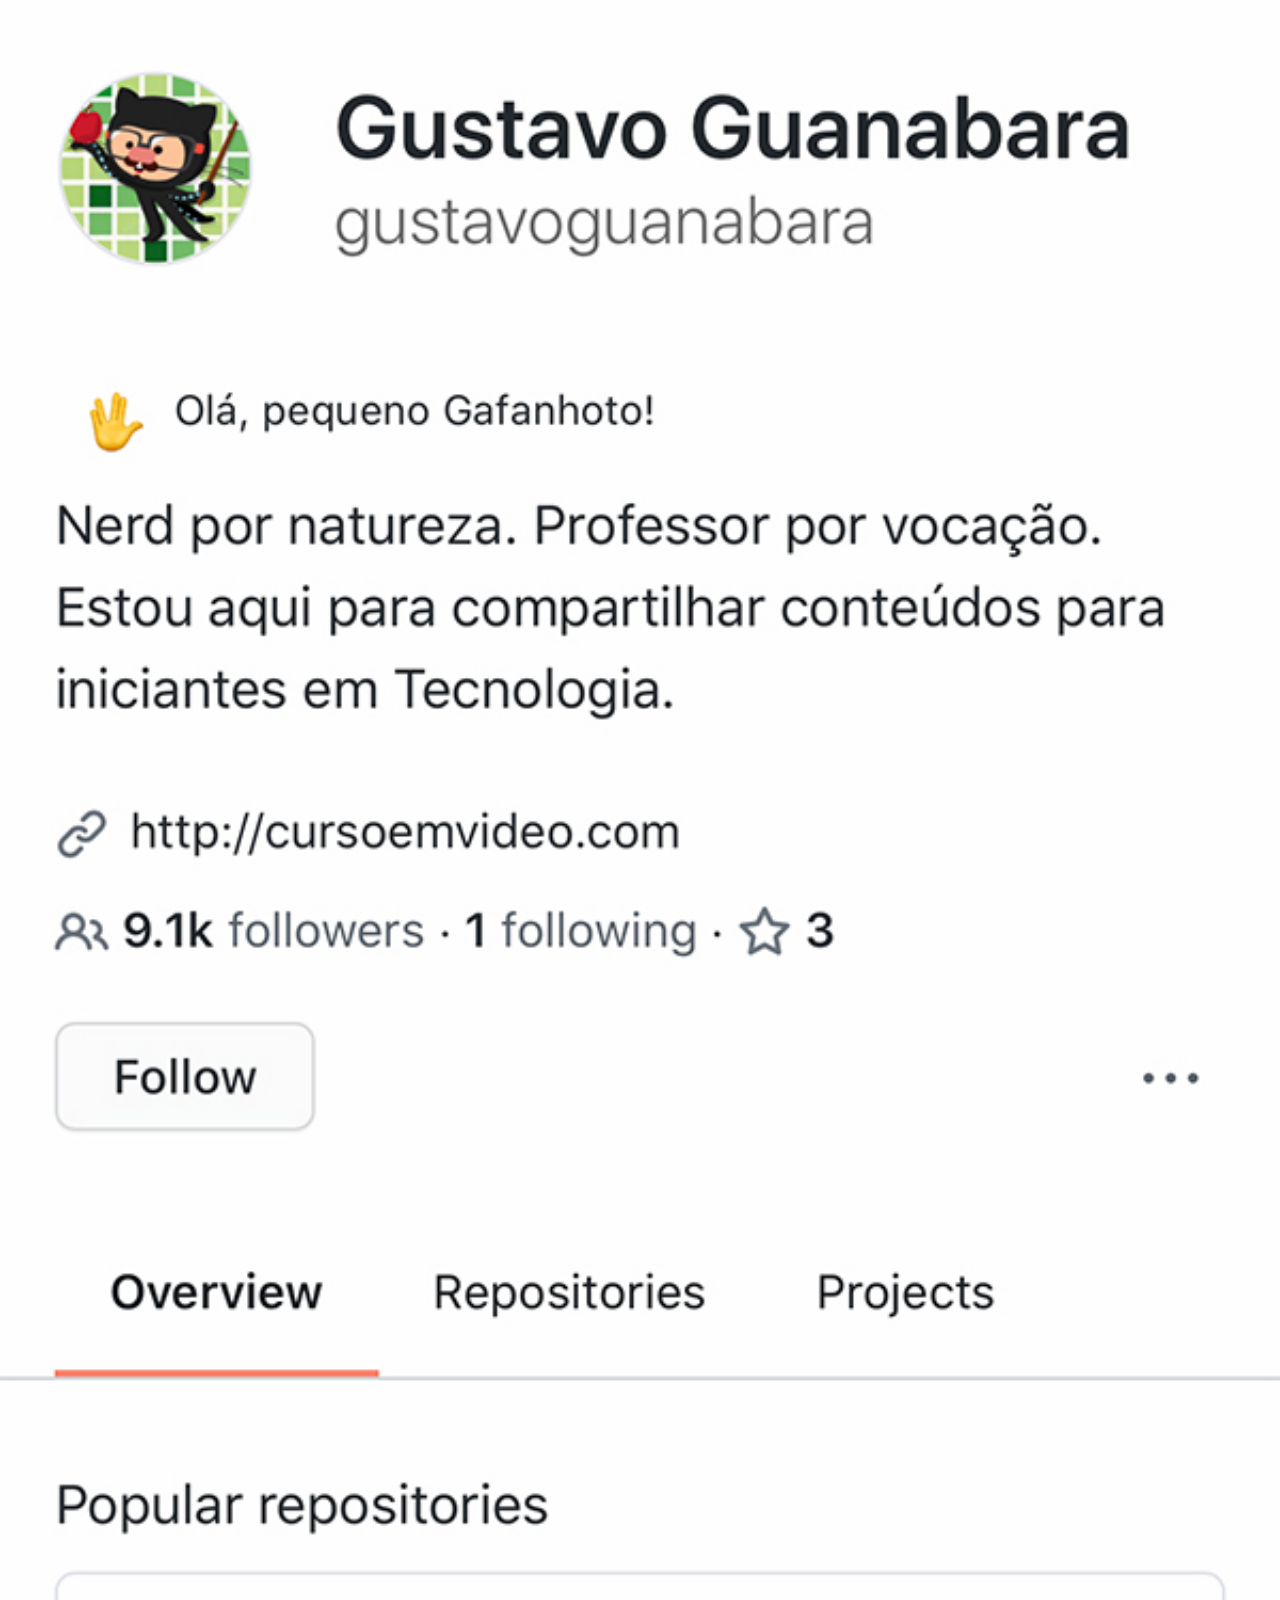
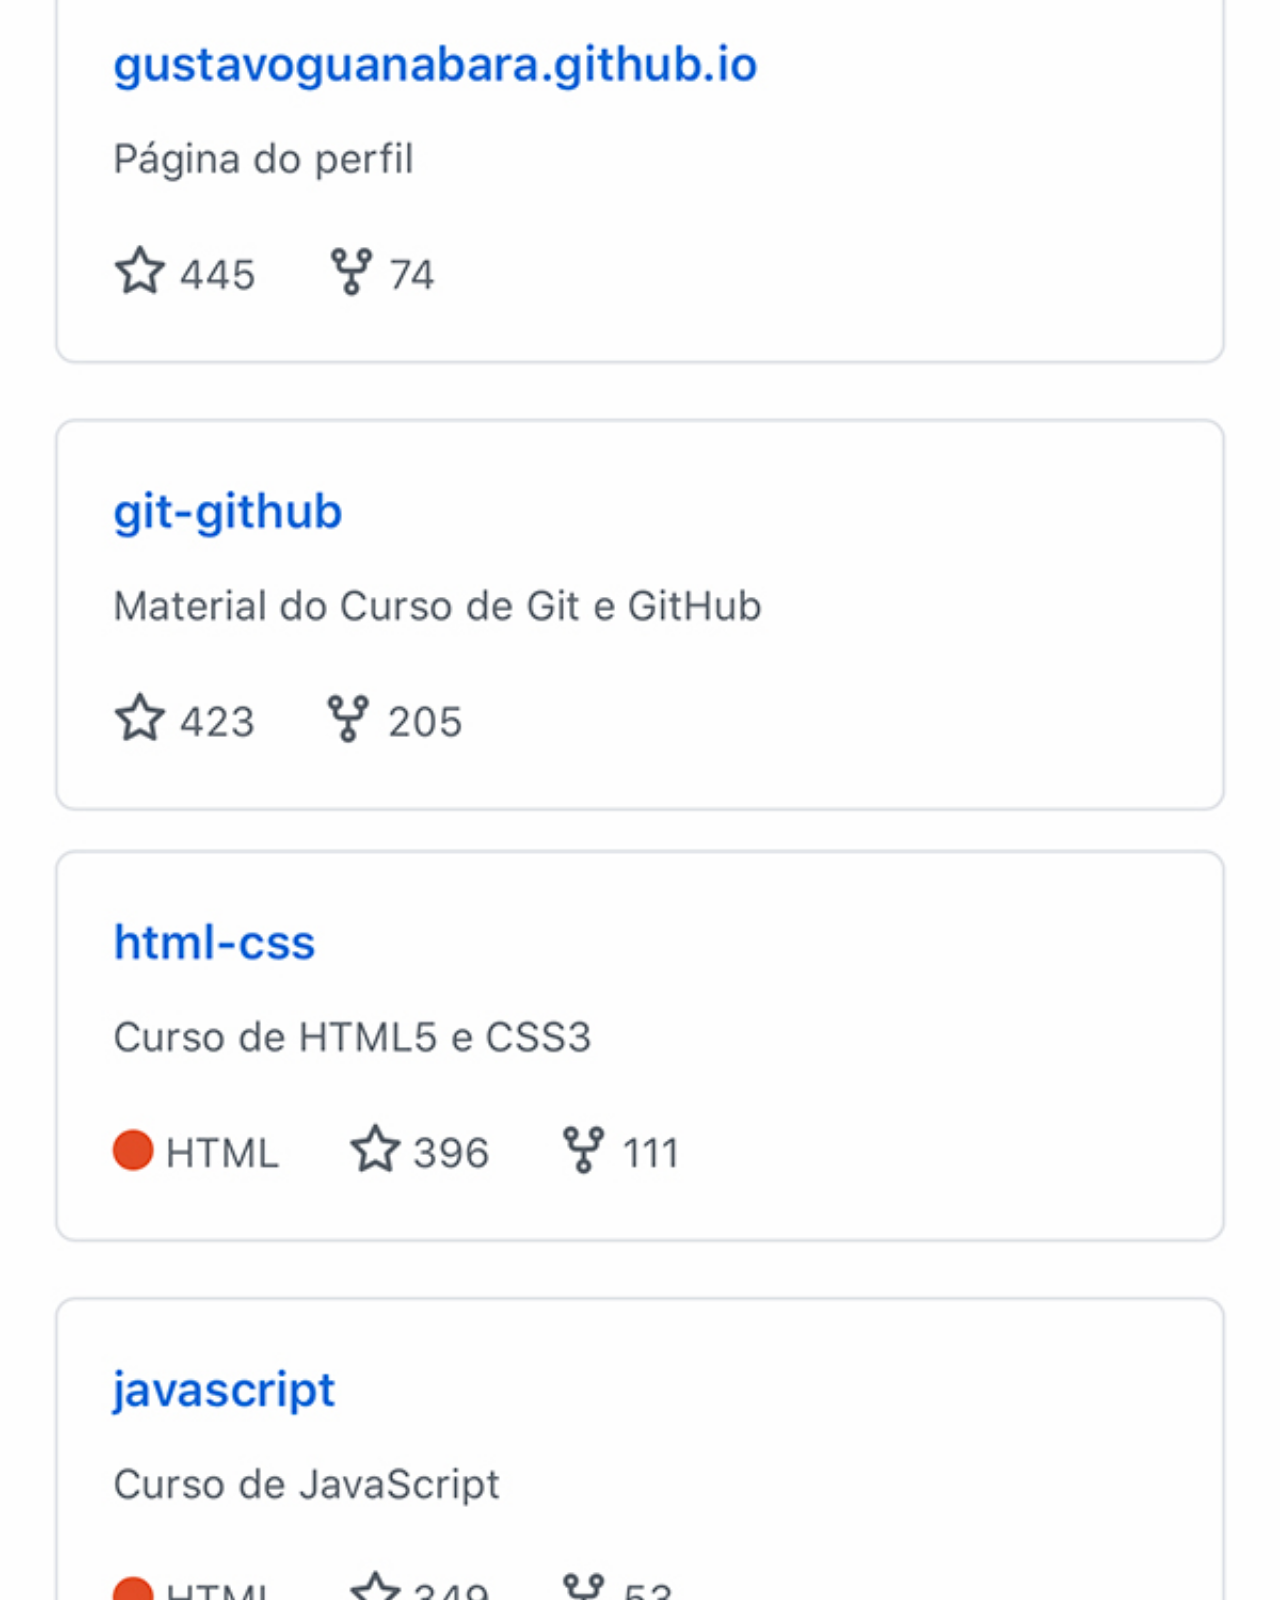
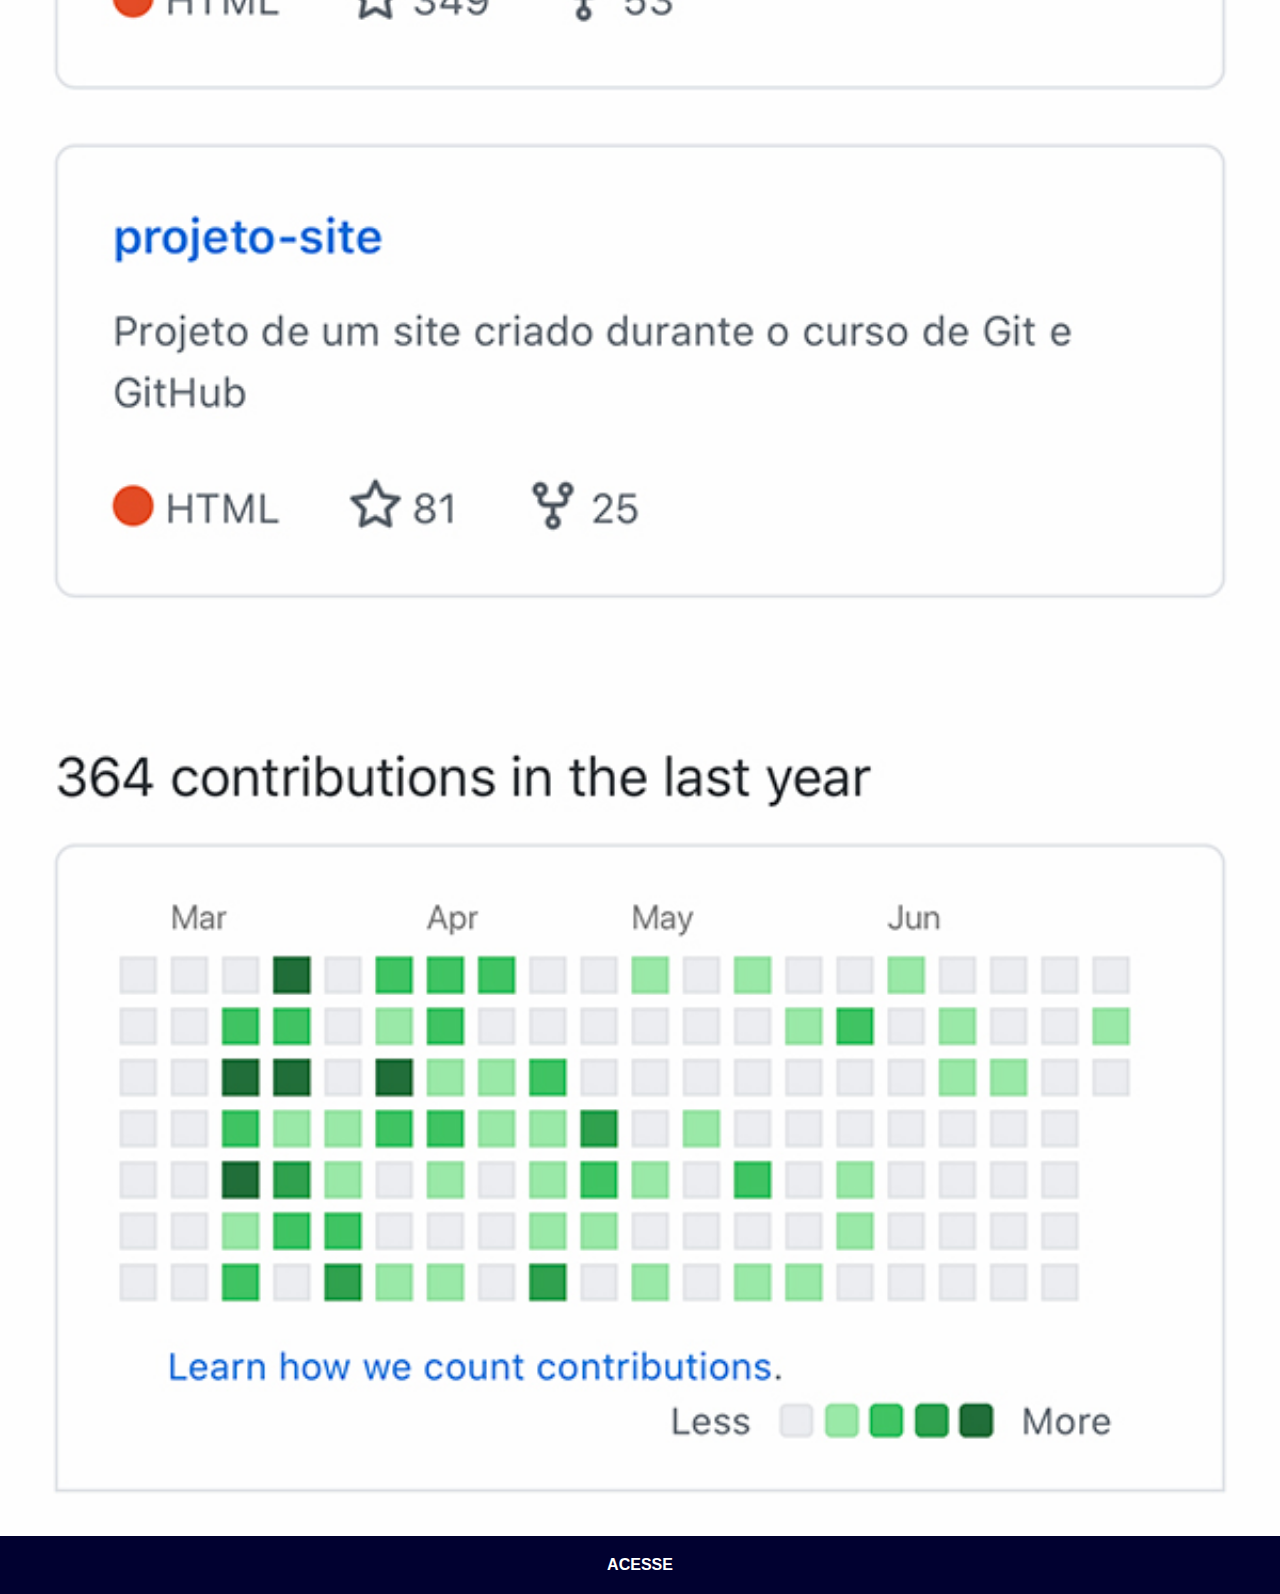
==== github.html @ d5f82c89 "arrumando meu perfil" ====
<!DOCTYPE html>
<html lang="pt-br">
<head>
    <meta charset="UTF-8">
    <meta name="viewport" content="width=device-width, initial-scale=1.0">
    <title>Git Hub</title>
    <link rel="stylesheet" href="styles/social.css">
</head>
<body>
    <img src="pacote-d013/imagens/tela-github.jpg" alt="Git-Hub">
    <a href="https://github.com/zarielbloomp" target="_blank">ACESSE</a>
    
</body>
</html>
---- styles/social.css ----
*{
    padding: 0px;
    margin: 0px;
    font-family: Arial, Helvetica, sans-serif;
}

::-webkit-scrollbar{
    width: 0px;
    height: 0px;
}

img{
    width: 100vw;


}

a{
    display: block;
    background-color: rgb(1, 1, 48);
    color: white;
    padding: 20px;
    text-align: center;
    font-weight: bolder;
    text-decoration: none;

}

a:hover{
    background-color: blue;
}
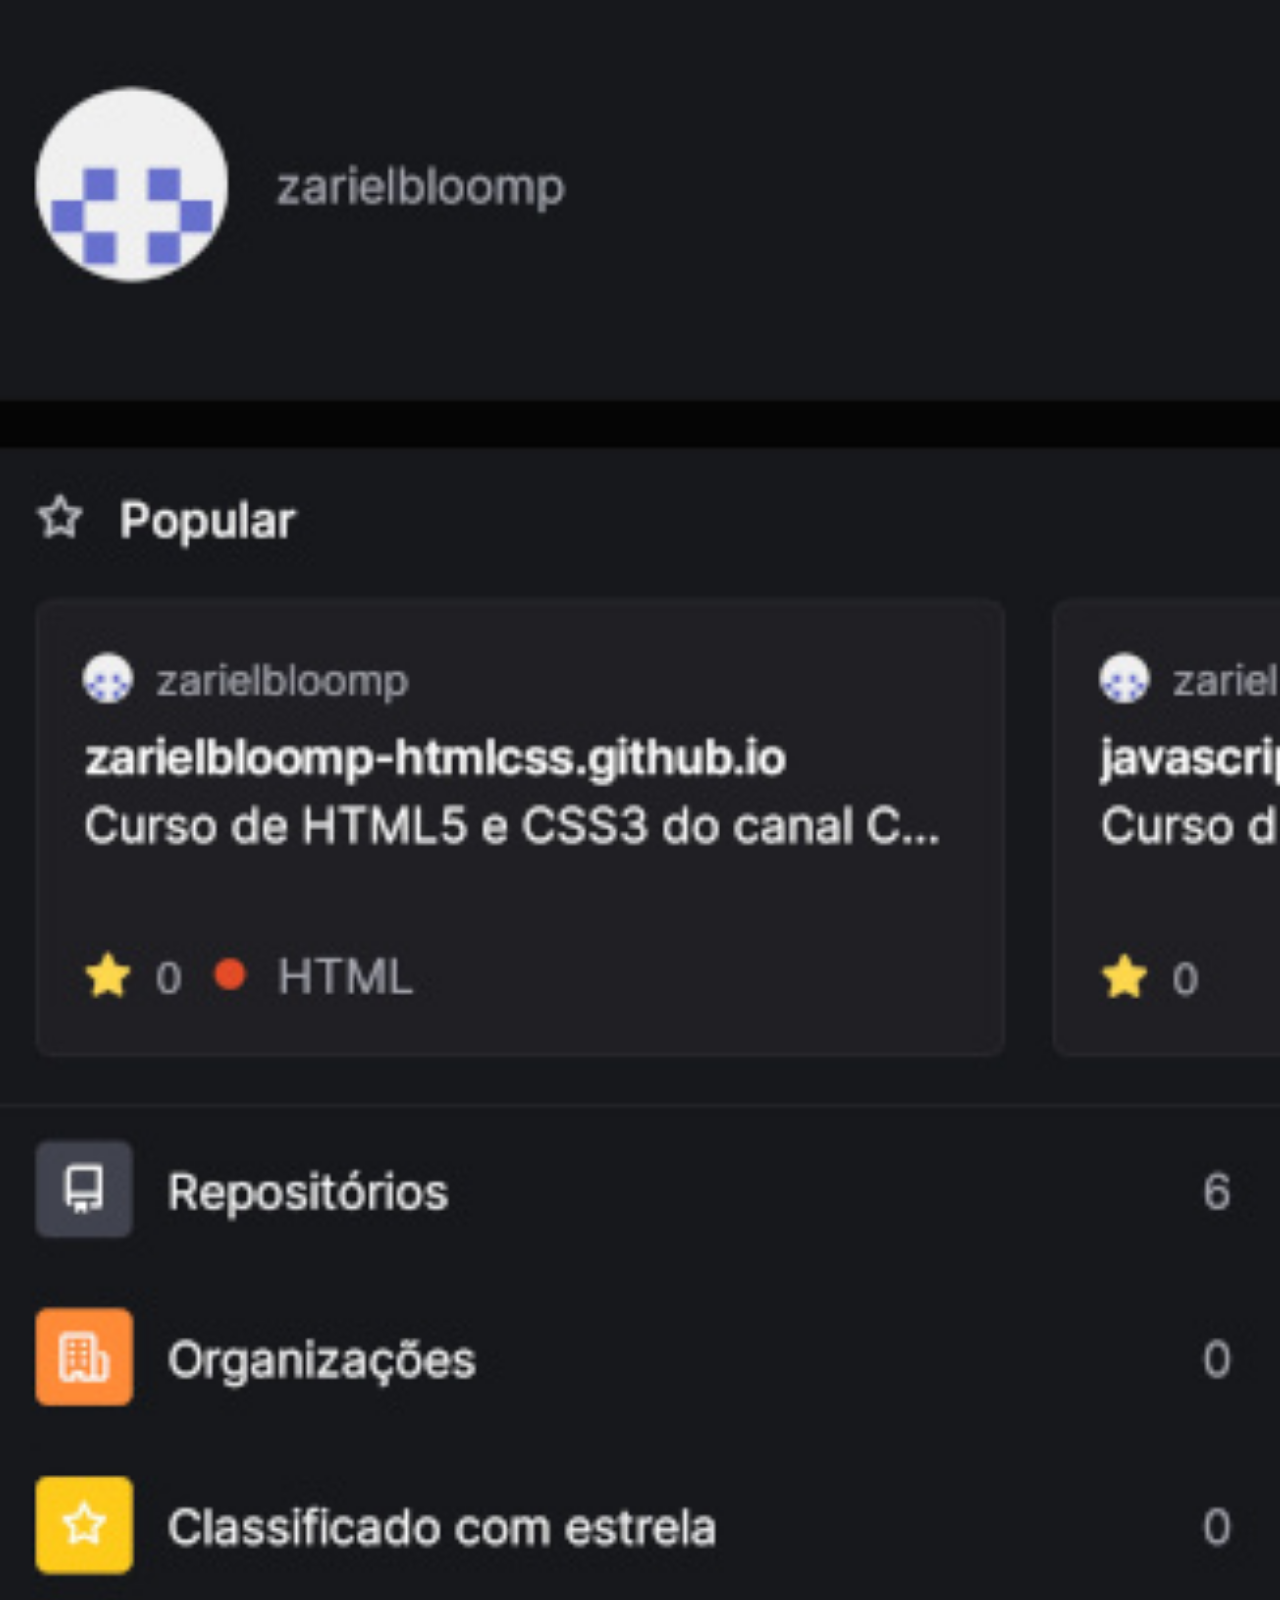
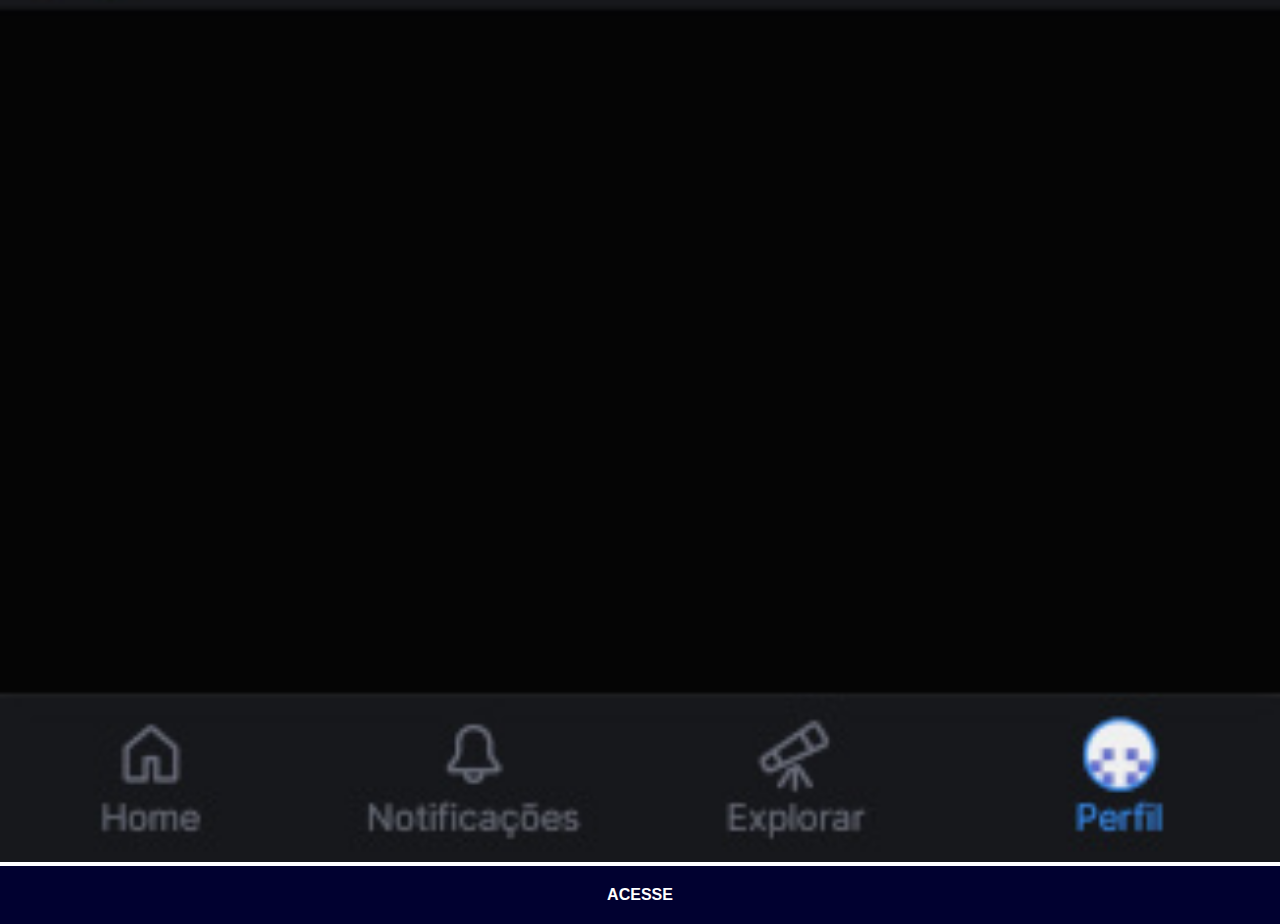
==== commit 8abff794: "mudando as img" ====
--- a/github.html
+++ b/github.html
@@ -7,7 +7,7 @@
     <link rel="stylesheet" href="styles/social.css">
 </head>
 <body>
-    <img src="pacote-d013/imagens/tela-github.jpg" alt="Git-Hub">
+    <img src="pacote-d013/imagens/git-hub.jpeg" alt="Git-Hub">
     <a href="https://github.com/zarielbloomp" target="_blank">ACESSE</a>
     
 </body>
